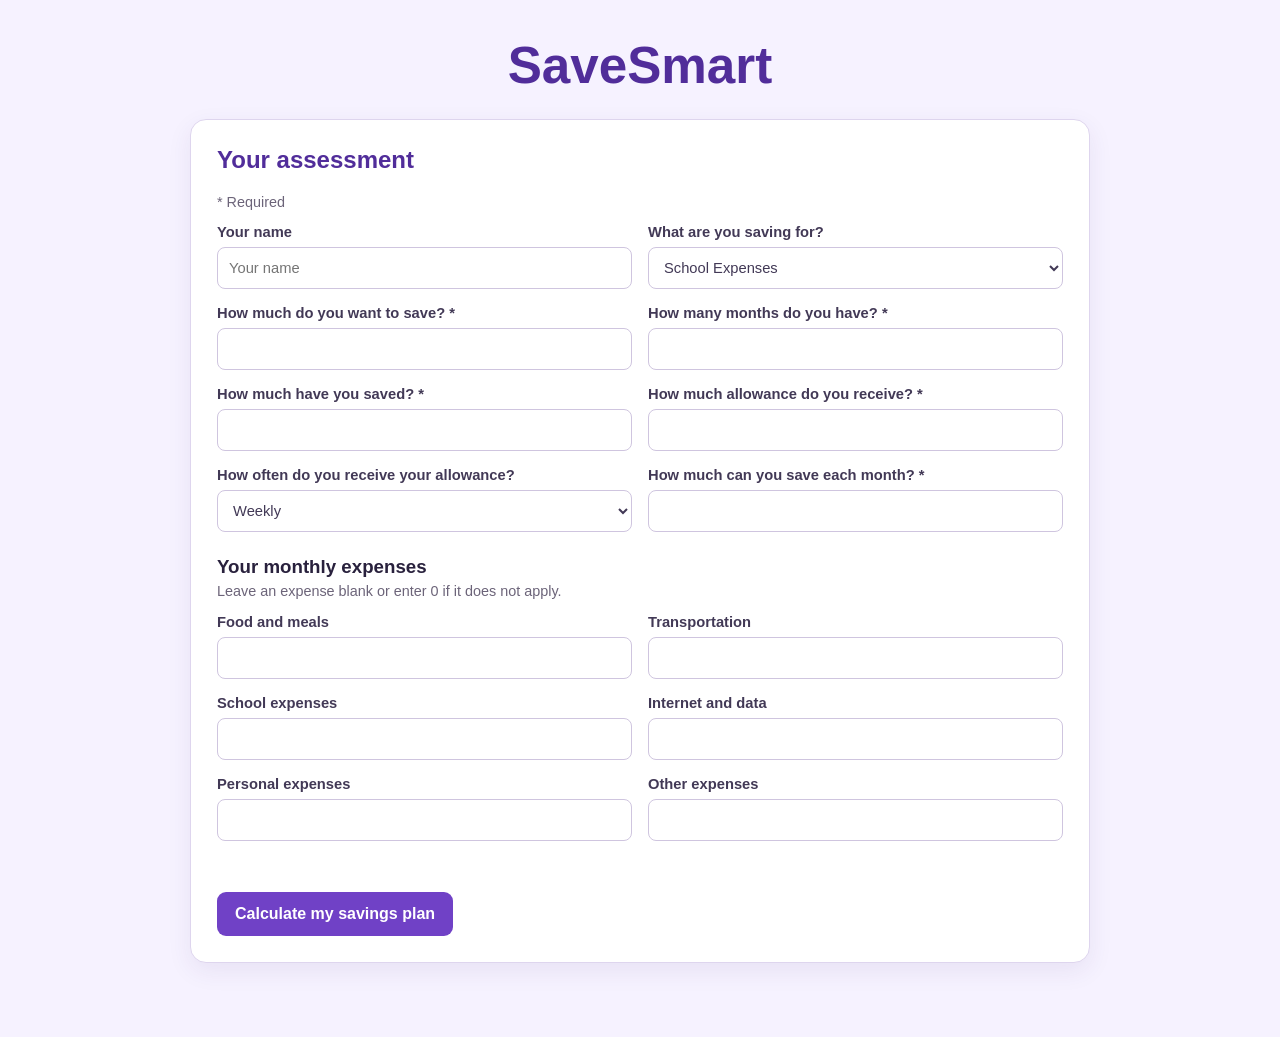
==== SaveSmart/procedural-js/index.html @ fe1abcec "Organize SaveSmart systems" ====
<!DOCTYPE html>
<html lang="en">
  <head>
    <meta charset="UTF-8" />
    <meta name="viewport" content="width=device-width, initial-scale=1.0" />
    <title>SaveSmart</title>
    <link rel="stylesheet" href="style.css" />
    <script src="app.js" defer></script>
  </head>
  <body>
    <main class="page-shell">
      <header class="page-heading">
        <h1>SaveSmart</h1>
      </header>

      <section class="card">
        <h2>Your assessment</h2>
        <p class="help-text">* Required</p>
        <form id="assessmentForm" novalidate>
          <div class="form-grid">
            <label>
              Your name
              <input name="studentName" type="text" placeholder="Your name" />
            </label>
            <label>
              What are you saving for?
              <select name="goalPurpose">
                <option>School Expenses</option>
                <option>Gadget / Laptop</option>
                <option>Emergency Fund</option>
                <option>Travel</option>
                <option>Personal Goal</option>
                <option>Other</option>
              </select>
            </label>
            <label>
              How much do you want to save? *
              <input name="savingsGoal" type="number" min="0" step="0.01" required />
            </label>
            <label>
              How many months do you have? *
              <input name="savingPeriod" type="number" min="1" step="1" required />
            </label>
            <label>
              How much have you saved? *
              <input name="currentSavings" type="number" min="0" step="0.01" required />
            </label>
            <label>
              How much allowance do you receive? *
              <input name="monthlyAllowance" type="number" min="0" step="0.01" required />
            </label>
            <label>
              How often do you receive your allowance?
              <select name="allowanceFrequency">
                <option value="weekly">Weekly</option>
                <option value="every_2_weeks">Every 2 weeks</option>
                <option value="monthly">Monthly</option>
              </select>
            </label>
            <label>
              How much can you save each month? *
              <input name="plannedMonthlySavings" type="number" min="0" step="0.01" required />
            </label>
          </div>

          <h3>Your monthly expenses</h3>
          <p class="help-text">Leave an expense blank or enter 0 if it does not apply.</p>
          <div class="form-grid expense-grid">
            <label>Food and meals<input name="food" type="number" min="0" step="0.01" /></label>
            <label>Transportation<input name="transportation" type="number" min="0" step="0.01" /></label>
            <label>School expenses<input name="school" type="number" min="0" step="0.01" /></label>
            <label>Internet and data<input name="internet" type="number" min="0" step="0.01" /></label>
            <label>Personal expenses<input name="personal" type="number" min="0" step="0.01" /></label>
            <label>Other expenses<input name="other" type="number" min="0" step="0.01" /></label>
          </div>

          <p id="formMessage" class="message" role="status" aria-live="polite"></p>
          <button type="submit">Calculate my savings plan</button>
        </form>
      </section>

      <section id="resultCard" class="card result-card" hidden>
        <h2>Your result</h2>
        <p id="statusLabel" class="status-label"></p>
        <div id="resultDetails" class="result-details"></div>
        <p id="recommendation" class="recommendation"></p>
      </section>
    </main>
  </body>
</html>
---- SaveSmart/procedural-js/style.css ----
:root {
  color-scheme: light;
  font-family: Arial, Helvetica, sans-serif;
  color: #29213d;
  background: #f6f2ff;
  --purple: #7041c6;
  --purple-dark: #512d9a;
  --purple-pale: #eee7fb;
  --border: #ded5ee;
}

* {
  box-sizing: border-box;
}

body {
  margin: 0;
}

.page-shell {
  width: min(900px, calc(100% - 32px));
  margin: 0 auto;
  padding: 36px 0 56px;
}

.page-heading {
  margin-bottom: 24px;
  text-align: center;
}

.eyebrow {
  margin: 0 0 8px;
  color: var(--purple);
  font-size: 0.78rem;
  font-weight: 700;
  letter-spacing: 0.1em;
}

h1, h2, h3, p {
  margin-top: 0;
}

h1 {
  margin-bottom: 8px;
  color: var(--purple-dark);
  font-size: clamp(2.3rem, 7vw, 3.2rem);
}

.page-heading > p:last-child {
  color: #6c6479;
}

.card {
  margin: 18px 0;
  padding: 26px;
  border: 1px solid var(--border);
  border-radius: 16px;
  background: #fff;
  box-shadow: 0 8px 24px rgb(69 44 112 / 8%);
}

.card h2 {
  color: var(--purple-dark);
}

.form-grid {
  display: grid;
  grid-template-columns: repeat(2, minmax(0, 1fr));
  gap: 16px;
}

label {
  display: grid;
  gap: 7px;
  color: #423956;
  font-size: 0.92rem;
  font-weight: 700;
}

input, select {
  width: 100%;
  min-height: 42px;
  padding: 9px 11px;
  border: 1px solid #cfc5df;
  border-radius: 8px;
  background: #fff;
  color: inherit;
  font: inherit;
  font-weight: 400;
}

input:focus, select:focus {
  outline: 3px solid rgb(112 65 198 / 18%);
  border-color: var(--purple);
}

.card h3 {
  margin: 24px 0 5px;
}

.help-text {
  color: #6c6479;
  font-size: 0.9rem;
}

button {
  min-height: 44px;
  margin-top: 18px;
  padding: 10px 18px;
  border: 0;
  border-radius: 9px;
  background: var(--purple);
  color: #fff;
  font: inherit;
  font-weight: 700;
  cursor: pointer;
}

button:hover {
  background: var(--purple-dark);
}

.message {
  min-height: 1.2em;
  margin: 14px 0 0;
  color: #a32945;
}

.result-card {
  border-top: 5px solid var(--purple);
}

.status-label {
  display: inline-block;
  padding: 8px 12px;
  border-radius: 999px;
  background: var(--purple-pale);
  color: var(--purple-dark);
  font-weight: 700;
}

.status-label.green {
  background: #e5f6e9;
  color: #206331;
}

.status-label.yellow {
  background: #fff4d8;
  color: #745313;
}

.status-label.red {
  background: #fde7e7;
  color: #8d2929;
}

.result-details p {
  display: flex;
  justify-content: space-between;
  gap: 16px;
  padding: 10px 0;
  border-bottom: 1px solid #eee9f4;
}

.recommendation {
  margin: 18px 0 0;
  padding: 14px;
  border-radius: 9px;
  background: #f7f3fd;
  line-height: 1.5;
}

@media (max-width: 620px) {
  .page-shell {
    width: min(100% - 20px, 900px);
    padding-top: 24px;
  }

  .card {
    padding: 19px;
  }

  .form-grid {
    grid-template-columns: 1fr;
  }

  .result-details p {
    align-items: flex-start;
    flex-direction: column;
    gap: 4px;
  }
}
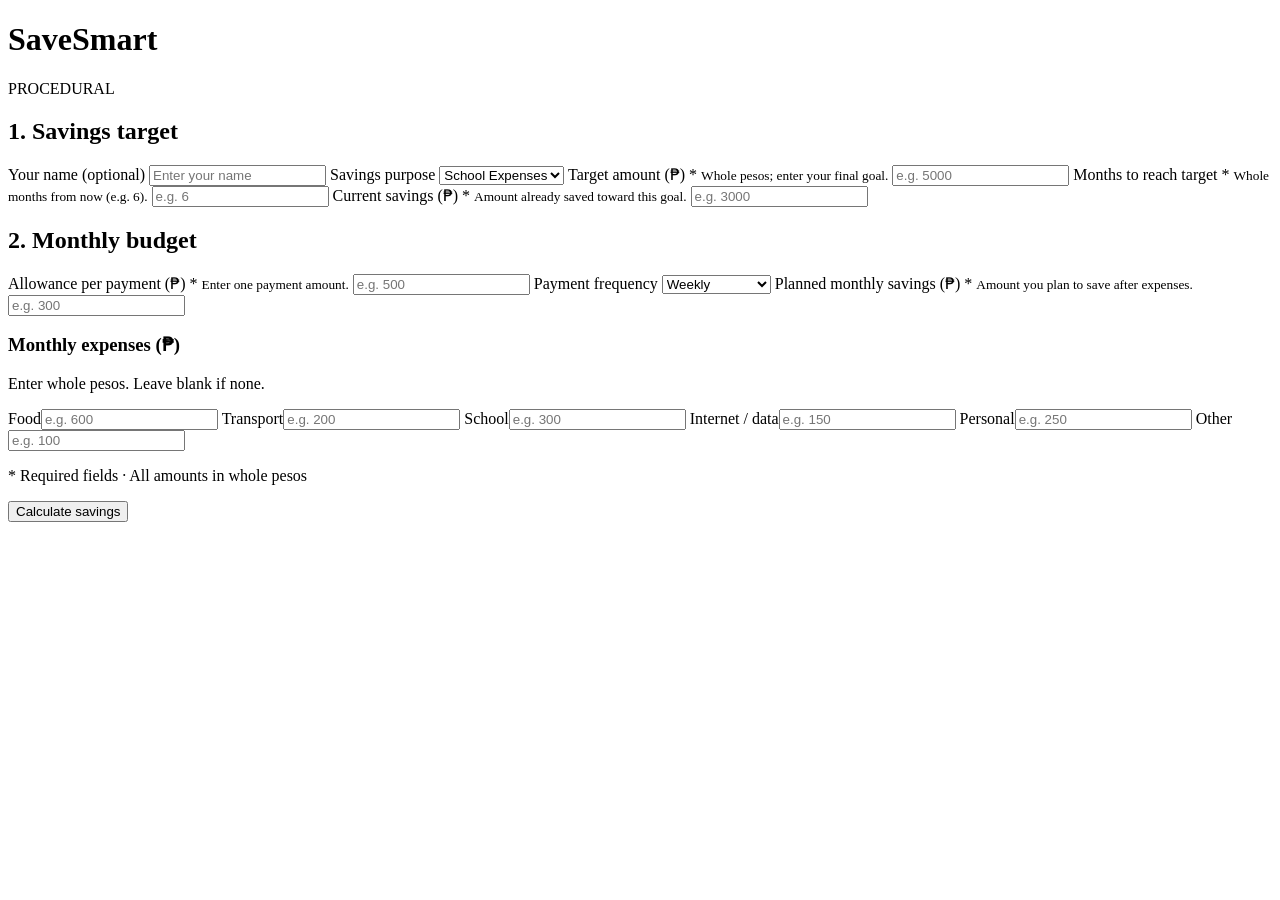
==== commit ed9ddd7f: "Improve SaveSmart assessment and organization" ====
--- a/SaveSmart/procedural-js/index.html
+++ b/SaveSmart/procedural-js/index.html
@@ -11,19 +11,19 @@
     <main class="page-shell">
       <header class="page-heading">
         <h1>SaveSmart</h1>
+        <p class="system-name">PROCEDURAL</p>
       </header>
 
-      <section class="card">
-        <h2>Your assessment</h2>
-        <p class="help-text">* Required</p>
-        <form id="assessmentForm" novalidate>
+      <form id="assessmentForm" novalidate>
+        <section class="form-section">
+          <h2>1. Savings target</h2>
           <div class="form-grid">
             <label>
-              Your name
-              <input name="studentName" type="text" placeholder="Your name" />
+              Your name (optional)
+              <input name="studentName" type="text" placeholder="Enter your name" />
             </label>
             <label>
-              What are you saving for?
+              Savings purpose
               <select name="goalPurpose">
                 <option>School Expenses</option>
                 <option>Gadget / Laptop</option>
@@ -34,23 +34,33 @@
               </select>
             </label>
             <label>
-              How much do you want to save? *
-              <input name="savingsGoal" type="number" min="0" step="0.01" required />
+              Target amount (₱) *
+              <small class="field-help">Whole pesos; enter your final goal.</small>
+              <input name="savingsGoal" type="number" min="1" step="1" placeholder="e.g. 5000" required />
             </label>
             <label>
-              How many months do you have? *
-              <input name="savingPeriod" type="number" min="1" step="1" required />
+              Months to reach target *
+              <small class="field-help">Whole months from now (e.g. 6).</small>
+              <input name="savingPeriod" type="number" min="1" step="1" placeholder="e.g. 6" required />
             </label>
             <label>
-              How much have you saved? *
-              <input name="currentSavings" type="number" min="0" step="0.01" required />
+              Current savings (₱) *
+              <small class="field-help">Amount already saved toward this goal.</small>
+              <input name="currentSavings" type="number" min="0" step="1" placeholder="e.g. 3000" required />
+            </label>
+          </div>
+        </section>
+
+        <section class="form-section">
+          <h2>2. Monthly budget</h2>
+          <div class="form-grid">
+            <label>
+              Allowance per payment (₱) *
+              <small class="field-help">Enter one payment amount.</small>
+              <input name="monthlyAllowance" type="number" min="0" step="1" placeholder="e.g. 500" required />
             </label>
             <label>
-              How much allowance do you receive? *
-              <input name="monthlyAllowance" type="number" min="0" step="0.01" required />
-            </label>
-            <label>
-              How often do you receive your allowance?
+              Payment frequency
               <select name="allowanceFrequency">
                 <option value="weekly">Weekly</option>
                 <option value="every_2_weeks">Every 2 weeks</option>
@@ -58,29 +68,31 @@
               </select>
             </label>
             <label>
-              How much can you save each month? *
-              <input name="plannedMonthlySavings" type="number" min="0" step="0.01" required />
+              Planned monthly savings (₱) *
+              <small class="field-help">Amount you plan to save after expenses.</small>
+              <input name="plannedMonthlySavings" type="number" min="0" step="1" placeholder="e.g. 300" required />
             </label>
           </div>
 
-          <h3>Your monthly expenses</h3>
-          <p class="help-text">Leave an expense blank or enter 0 if it does not apply.</p>
+          <h3>Monthly expenses (₱)</h3>
+          <p class="help-text">Enter whole pesos. Leave blank if none.</p>
           <div class="form-grid expense-grid">
-            <label>Food and meals<input name="food" type="number" min="0" step="0.01" /></label>
-            <label>Transportation<input name="transportation" type="number" min="0" step="0.01" /></label>
-            <label>School expenses<input name="school" type="number" min="0" step="0.01" /></label>
-            <label>Internet and data<input name="internet" type="number" min="0" step="0.01" /></label>
-            <label>Personal expenses<input name="personal" type="number" min="0" step="0.01" /></label>
-            <label>Other expenses<input name="other" type="number" min="0" step="0.01" /></label>
+            <label>Food<input name="food" type="number" min="0" step="1" placeholder="e.g. 600" /></label>
+            <label>Transport<input name="transportation" type="number" min="0" step="1" placeholder="e.g. 200" /></label>
+            <label>School<input name="school" type="number" min="0" step="1" placeholder="e.g. 300" /></label>
+            <label>Internet / data<input name="internet" type="number" min="0" step="1" placeholder="e.g. 150" /></label>
+            <label>Personal<input name="personal" type="number" min="0" step="1" placeholder="e.g. 250" /></label>
+            <label>Other<input name="other" type="number" min="0" step="1" placeholder="e.g. 100" /></label>
           </div>
+        </section>
 
-          <p id="formMessage" class="message" role="status" aria-live="polite"></p>
-          <button type="submit">Calculate my savings plan</button>
-        </form>
-      </section>
+        <p class="required-note">* Required fields · All amounts in whole pesos</p>
+        <p id="formMessage" class="message" role="status" aria-live="polite"></p>
+        <button type="submit">Calculate savings</button>
+      </form>
 
-      <section id="resultCard" class="card result-card" hidden>
-        <h2>Your result</h2>
+      <section id="resultCard" class="result-card" hidden>
+        <h2>Your savings assessment</h2>
         <p id="statusLabel" class="status-label"></p>
         <div id="resultDetails" class="result-details"></div>
         <p id="recommendation" class="recommendation"></p>
